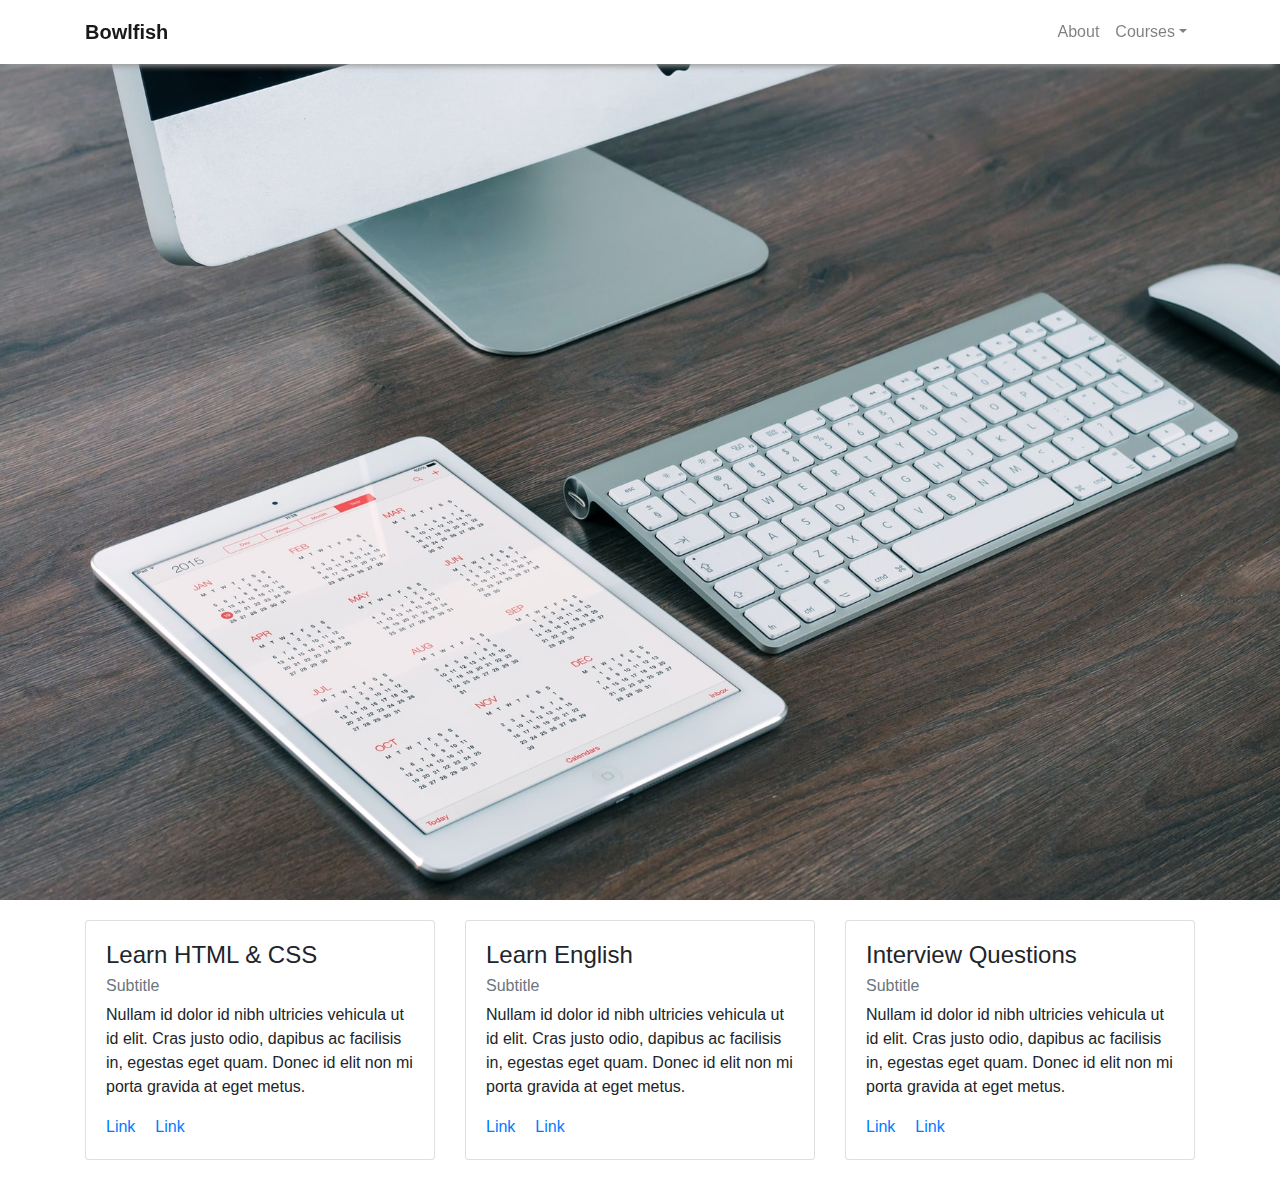
==== index.html @ 4708c225 "Added Navigation, Header image & cards" ====
<!doctype html>
<html lang="en">
  <head>
    <title>Bowlfish | Learn Easy</title>
    <!-- Required meta tags -->
    <meta charset="utf-8">
    <meta name="viewport" content="width=device-width, initial-scale=1, shrink-to-fit=no">

    <!-- Bootstrap CSS -->
    <link rel="stylesheet" href="https://stackpath.bootstrapcdn.com/bootstrap/4.3.1/css/bootstrap.min.css" integrity="sha384-ggOyR0iXCbMQv3Xipma34MD+dH/1fQ784/j6cY/iJTQUOhcWr7x9JvoRxT2MZw1T" crossorigin="anonymous">
  
    <!-- Font Awesome -->
    <link rel="stylesheet" href="https://maxcdn.bootstrapcdn.com/font-awesome/4.7.0/css/font-awesome.min.css">

    <!-- Stylesheet -->
    <link rel="stylesheet" href="css/main.css">

</head>
  <body >

    <!-- Navigation -->

    <nav class="navbar navbar-light navbar-expand-md navigation sticky fixed-top">
        <div class="container"><a class="navbar-brand font-weight-bold" href="#">Bowlfish</a><button data-toggle="collapse" class="navbar-toggler" data-target="#navcol-1"><span class="sr-only">Toggle navigation</span><span class="navbar-toggler-icon"></span></button>
            <div class="collapse navbar-collapse"
                id="navcol-1">
                <ul class="nav navbar-nav ml-auto">
                    
                    <li class="nav-item" role="presentation"><a class="nav-link" href="#">About</a></li>
                    
                    <li class="nav-item dropdown"><a class="dropdown-toggle nav-link" data-toggle="dropdown" aria-expanded="false" href="#">Courses</a>
                        <div class="dropdown-menu" role="menu"><a class="dropdown-item" role="presentation" href="#">Html & Css</a><a class="dropdown-item" role="presentation" href="#">English</a><a class="dropdown-item" role="presentation" href="#">Interview Questions</a></div>
                    </li>
                </ul>
            </div>
        </div>
    </nav>

    <!-- End Navigation -->

    <!-- Header Image -->

    <section class="hero-img">
        <div class="row">
            <div class="col">
                <img class="img-fluid width: 100%" src="img/hero.jpg" alt="">
            </div>
        </div>
    </section>

    <!-- Classes -->
    <section class="courses section-m">
        <div class="container">
            <div class="row">
                <div class="col">
                    <!-- Course 1 - HTML -->
                    <div class="card">
                        <div class="card-body">
                            <h4 class="card-title">Learn HTML & CSS</h4>
                            <h6 class="text-muted card-subtitle mb-2">Subtitle</h6>
                            <p class="card-text">Nullam id dolor id nibh ultricies vehicula ut id elit. Cras justo odio, dapibus ac facilisis in, egestas eget quam. Donec id elit non mi porta gravida at eget metus.</p><a class="card-link" href="#">Link</a><a class="card-link" href="#">Link</a></div>
                            <a class="stretched-link" href="#"></a>
                    </div>
                </div>
                    <!-- Course 2 - English -->
                <div class="col">
                    <div class="card">
                        <div class="card-body">
                            <h4 class="card-title">Learn English</h4>
                            <h6 class="text-muted card-subtitle mb-2">Subtitle</h6>
                            <p class="card-text">Nullam id dolor id nibh ultricies vehicula ut id elit. Cras justo odio, dapibus ac facilisis in, egestas eget quam. Donec id elit non mi porta gravida at eget metus.</p><a class="card-link" href="#">Link</a><a class="card-link" href="#">Link</a></div>
                    </div>
                </div>
                    <!-- Course 3 - Interview -->
                    <div class="col">
                    <div class="card">
                        <div class="card-body">
                            <h4 class="card-title">Interview Questions</h4>
                            <h6 class="text-muted card-subtitle mb-2">Subtitle</h6>
                            <p class="card-text">Nullam id dolor id nibh ultricies vehicula ut id elit. Cras justo odio, dapibus ac facilisis in, egestas eget quam. Donec id elit non mi porta gravida at eget metus.</p><a class="card-link" href="#">Link</a><a class="card-link" href="#">Link</a></div>
                    </div>
                </div>
                
                
                
            </div>
        </div>
    </section>














      
    <!-- Optional JavaScript -->
    <script src="js/app.js"></script>
    <!-- jQuery first, then Popper.js, then Bootstrap JS -->
    <script src="https://code.jquery.com/jquery-3.3.1.slim.min.js" integrity="sha384-q8i/X+965DzO0rT7abK41JStQIAqVgRVzpbzo5smXKp4YfRvH+8abtTE1Pi6jizo" crossorigin="anonymous"></script>
    <script src="https://cdnjs.cloudflare.com/ajax/libs/popper.js/1.14.7/umd/popper.min.js" integrity="sha384-UO2eT0CpHqdSJQ6hJty5KVphtPhzWj9WO1clHTMGa3JDZwrnQq4sF86dIHNDz0W1" crossorigin="anonymous"></script>
    <script src="https://stackpath.bootstrapcdn.com/bootstrap/4.3.1/js/bootstrap.min.js" integrity="sha384-JjSmVgyd0p3pXB1rRibZUAYoIIy6OrQ6VrjIEaFf/nJGzIxFDsf4x0xIM+B07jRM" crossorigin="anonymous"></script>
  </body>
</html>
---- css/main.css ----
/* Universal Margin */
.section-m {
  margin: 20px 0;
} 

/* Body */

body {
overflow-x: hidden;
}


/* Navigation */
.navigation {
    background: #fff;
    padding-top: .75rem;
    padding-bottom: .75rem;
    color: #333;
    border-radius: 0;
    box-shadow: none;
    border: none;
    margin-bottom: 0;
    transition: .5s all;
  }
  
  
  .navbar, .dropdown-menu  {
    -webkit-box-shadow: 0 8px 6px -6px #999;
    -moz-box-shadow: 0 8px 6px -6px #999;
    box-shadow: 0 8px 6px -6px #999;

    /* the rest of your styling */
}

/* Hero Image */
.img-fluid {
  width: 100%;
  height: 100vh;
}
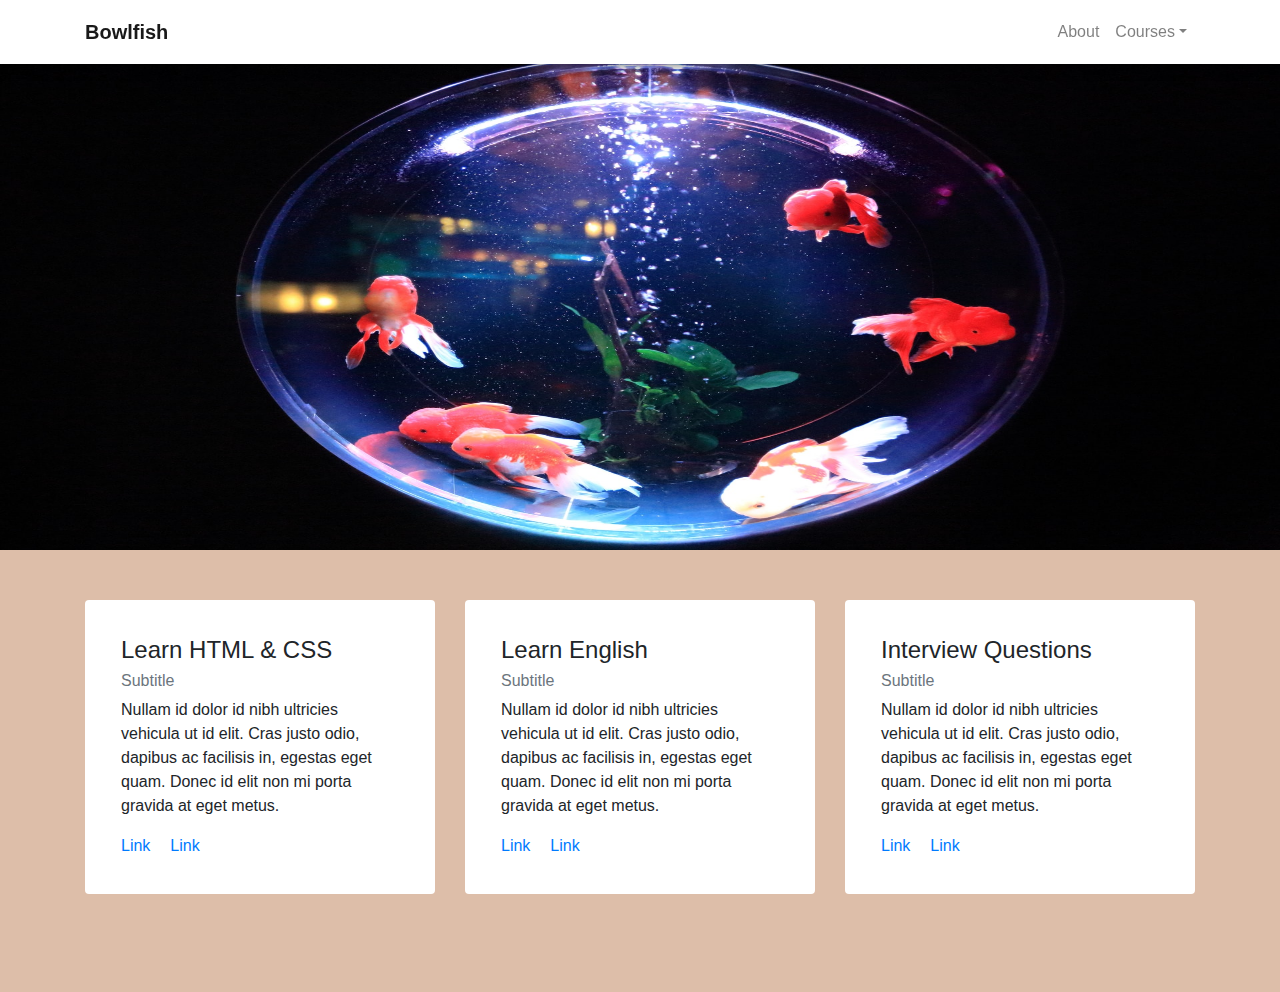
==== commit 06381d0d: "Added HTML & CSS Course page" ====
--- a/index.html
+++ b/index.html
@@ -29,7 +29,7 @@
                     <li class="nav-item" role="presentation"><a class="nav-link" href="#">About</a></li>
                     
                     <li class="nav-item dropdown"><a class="dropdown-toggle nav-link" data-toggle="dropdown" aria-expanded="false" href="#">Courses</a>
-                        <div class="dropdown-menu" role="menu"><a class="dropdown-item" role="presentation" href="#">Html & Css</a><a class="dropdown-item" role="presentation" href="#">English</a><a class="dropdown-item" role="presentation" href="#">Interview Questions</a></div>
+                        <div class="dropdown-menu" role="menu"><a class="dropdown-item" role="presentation" href="Learn_html_&_css.html">Html & Css</a><a class="dropdown-item" role="presentation" href="#">English</a><a class="dropdown-item" role="presentation" href="#">Interview Questions</a></div>
                     </li>
                 </ul>
             </div>
@@ -40,21 +40,23 @@
 
     <!-- Header Image -->
 
-    <section class="hero-img">
+    <section class="hero-img section-m ">
+        <div class="container-fluid px-0"></div>
         <div class="row">
             <div class="col">
-                <img class="img-fluid width: 100%" src="img/hero.jpg" alt="">
+                <img class="img-fluid w-100" src="img/hero.jpg" alt="">
             </div>
         </div>
+    </div>
     </section>
 
-    <!-- Classes -->
+    <!-- Courses -->
     <section class="courses section-m">
         <div class="container">
             <div class="row">
-                <div class="col">
+                <div class="col-md">
                     <!-- Course 1 - HTML -->
-                    <div class="card">
+                    <div class="card p-3 mb-5 bg-white rounded bg-custom-1">
                         <div class="card-body">
                             <h4 class="card-title">Learn HTML & CSS</h4>
                             <h6 class="text-muted card-subtitle mb-2">Subtitle</h6>
@@ -63,21 +65,23 @@
                     </div>
                 </div>
                     <!-- Course 2 - English -->
-                <div class="col">
-                    <div class="card">
+                <div class="col-md">
+                    <div class="card p-3 mb-5 bg-white rounded">
                         <div class="card-body">
                             <h4 class="card-title">Learn English</h4>
                             <h6 class="text-muted card-subtitle mb-2">Subtitle</h6>
                             <p class="card-text">Nullam id dolor id nibh ultricies vehicula ut id elit. Cras justo odio, dapibus ac facilisis in, egestas eget quam. Donec id elit non mi porta gravida at eget metus.</p><a class="card-link" href="#">Link</a><a class="card-link" href="#">Link</a></div>
+                            <a class="stretched-link" href="#"></a>
                     </div>
                 </div>
                     <!-- Course 3 - Interview -->
-                    <div class="col">
-                    <div class="card">
+                    <div class="col-md">
+                    <div class="card p-3 mb-5 bg-white rounded">
                         <div class="card-body">
                             <h4 class="card-title">Interview Questions</h4>
                             <h6 class="text-muted card-subtitle mb-2">Subtitle</h6>
                             <p class="card-text">Nullam id dolor id nibh ultricies vehicula ut id elit. Cras justo odio, dapibus ac facilisis in, egestas eget quam. Donec id elit non mi porta gravida at eget metus.</p><a class="card-link" href="#">Link</a><a class="card-link" href="#">Link</a></div>
+                            <a class="stretched-link" href="#"></a>
                     </div>
                 </div>
                 
--- a/css/main.css
+++ b/css/main.css
@@ -1,18 +1,28 @@
+/* Color */
+
+
 
 
 /* Universal Margin */
 .section-m {
-  margin: 20px 0;
+  margin: 50px 0;
 } 
 
 /* Body */
 
 body {
+background-color: #ddbea9;
+object-fit: cover;
 overflow-x: hidden;
 }
 
 
 /* Navigation */
+
+.navbar{
+  margin-bottom: 50px !important;
+}
+
 .navigation {
     background: #fff;
     padding-top: .75rem;
@@ -26,16 +36,28 @@
   }
   
   
-  .navbar, .dropdown-menu  {
-    -webkit-box-shadow: 0 8px 6px -6px #999;
-    -moz-box-shadow: 0 8px 6px -6px #999;
-    box-shadow: 0 8px 6px -6px #999;
+.navbar, .dropdown-menu  {
+  -webkit-box-shadow: 0px 0px 12px -1px rgba(0,0,0,0.75);
+  -moz-box-shadow: 0px 0px 12px -1px rgba(0,0,0,0.75);
+  box-shadow: 0px 0px 12px -1px rgba(0,0,0,0.75);
 
     /* the rest of your styling */
 }
 
 /* Hero Image */
 .img-fluid {
-  width: 100%;
-  height: 100vh;
+  width:100%;
+  height: 500px;
+}
+
+/* Card */
+.card {
+  background: #fff1e6;
+  border: none;
+}
+
+.card:hover {
+  -webkit-box-shadow: 0px 0px 12px -1px rgba(0,0,0,0.75);
+-moz-box-shadow: 0px 0px 12px -1px rgba(0,0,0,0.75);
+box-shadow: 0px 0px 12px -1px rgba(0,0,0,0.75);
 }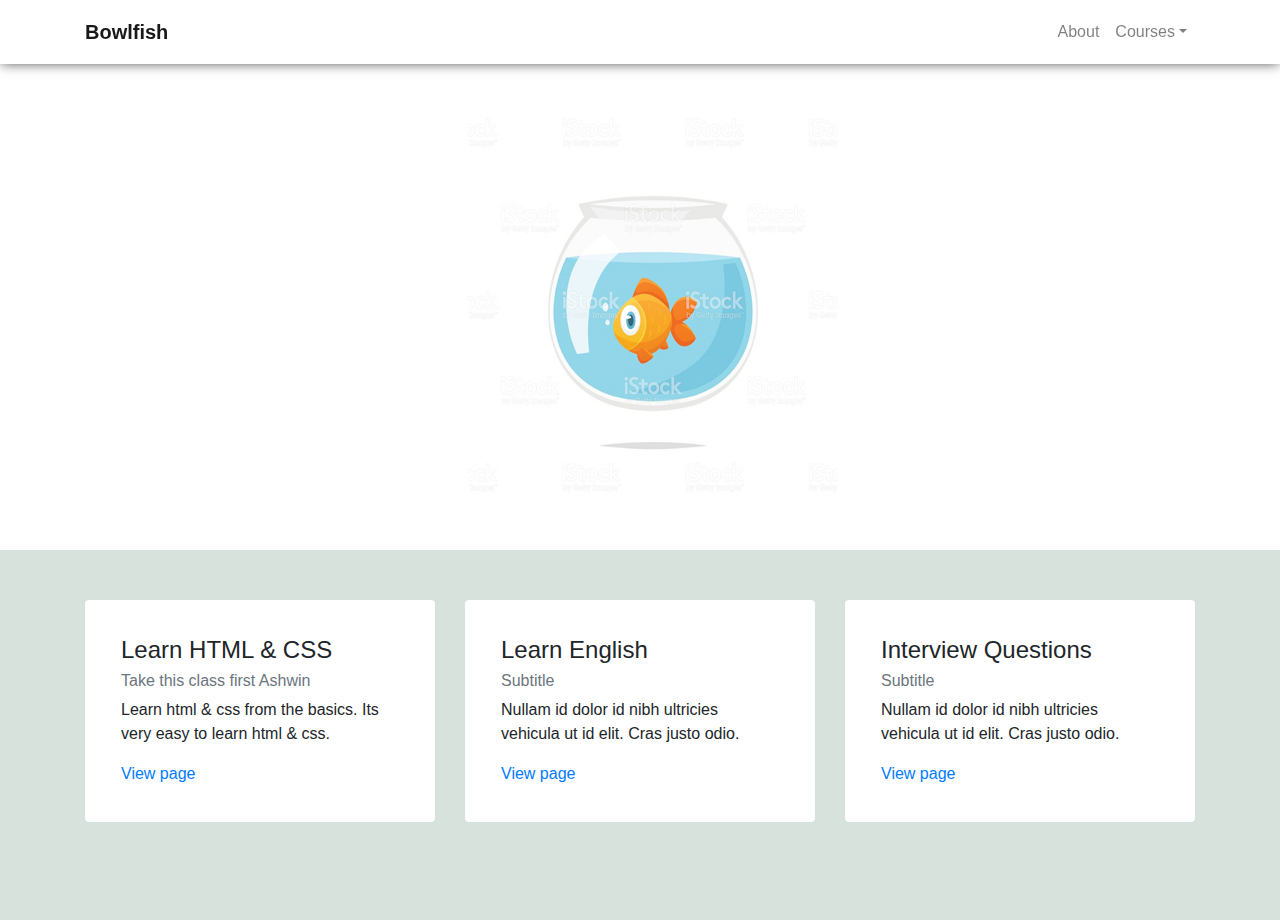
==== commit de478b85: "Added first lesson in html & css" ====
--- a/index.html
+++ b/index.html
@@ -59,9 +59,9 @@
                     <div class="card p-3 mb-5 bg-white rounded bg-custom-1">
                         <div class="card-body">
                             <h4 class="card-title">Learn HTML & CSS</h4>
-                            <h6 class="text-muted card-subtitle mb-2">Subtitle</h6>
-                            <p class="card-text">Nullam id dolor id nibh ultricies vehicula ut id elit. Cras justo odio, dapibus ac facilisis in, egestas eget quam. Donec id elit non mi porta gravida at eget metus.</p><a class="card-link" href="#">Link</a><a class="card-link" href="#">Link</a></div>
-                            <a class="stretched-link" href="#"></a>
+                            <h6 class="text-muted card-subtitle mb-2">Take this class first Ashwin</h6>
+                            <p class="card-text">Learn html & css from the basics. Its very easy to learn html & css.</p><a class="card-link" href="Learn_html_&_css.html">View page</a></div>
+                            <a class="stretched-link" href="Learn_html_&_css.html"></a>
                     </div>
                 </div>
                     <!-- Course 2 - English -->
@@ -70,7 +70,7 @@
                         <div class="card-body">
                             <h4 class="card-title">Learn English</h4>
                             <h6 class="text-muted card-subtitle mb-2">Subtitle</h6>
-                            <p class="card-text">Nullam id dolor id nibh ultricies vehicula ut id elit. Cras justo odio, dapibus ac facilisis in, egestas eget quam. Donec id elit non mi porta gravida at eget metus.</p><a class="card-link" href="#">Link</a><a class="card-link" href="#">Link</a></div>
+                            <p class="card-text">Nullam id dolor id nibh ultricies vehicula ut id elit. Cras justo odio.</p><a class="card-link" href="le">View page</a></div>
                             <a class="stretched-link" href="#"></a>
                     </div>
                 </div>
@@ -80,7 +80,7 @@
                         <div class="card-body">
                             <h4 class="card-title">Interview Questions</h4>
                             <h6 class="text-muted card-subtitle mb-2">Subtitle</h6>
-                            <p class="card-text">Nullam id dolor id nibh ultricies vehicula ut id elit. Cras justo odio, dapibus ac facilisis in, egestas eget quam. Donec id elit non mi porta gravida at eget metus.</p><a class="card-link" href="#">Link</a><a class="card-link" href="#">Link</a></div>
+                            <p class="card-text">Nullam id dolor id nibh ultricies vehicula ut id elit. Cras justo odio.</p><a class="card-link" href="#">View page</a></div>
                             <a class="stretched-link" href="#"></a>
                     </div>
                 </div>
--- a/css/main.css
+++ b/css/main.css
@@ -11,7 +11,7 @@
 /* Body */
 
 body {
-background-color: #ddbea9;
+background-color: #d8e2dc;
 object-fit: cover;
 overflow-x: hidden;
 }
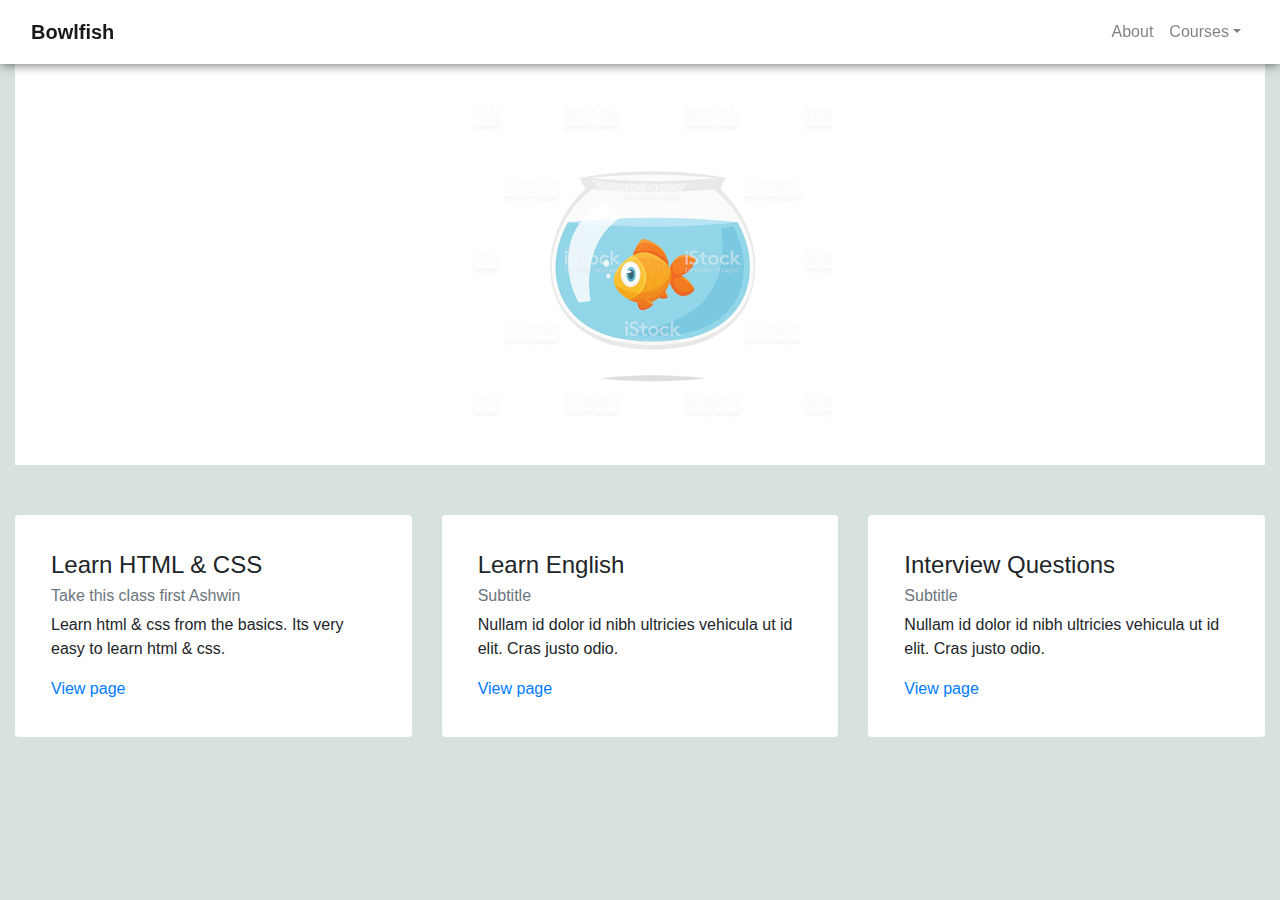
==== commit 81f2a3a8: "Issued the horizontal scrolling issue" ====
--- a/index.html
+++ b/index.html
@@ -41,10 +41,10 @@
     <!-- Header Image -->
 
     <section class="hero-img section-m ">
-        <div class="container-fluid px-0"></div>
+        <div class="container">
         <div class="row">
             <div class="col">
-                <img class="img-fluid w-100" src="img/hero.jpg" alt="">
+                <img class="img-fluid" src="img/hero.jpg">
             </div>
         </div>
     </div>
--- a/css/main.css
+++ b/css/main.css
@@ -12,8 +12,14 @@
 
 body {
 background-color: #d8e2dc;
-object-fit: cover;
-overflow-x: hidden;
+}
+
+body {
+  overflow-x: hidden !important;
+}
+.container {
+  max-width: 100% !important;
+  overflow-x: hidden !important;
 }
 
 
@@ -44,12 +50,6 @@
     /* the rest of your styling */
 }
 
-/* Hero Image */
-.img-fluid {
-  width:100%;
-  height: 500px;
-}
-
 /* Card */
 .card {
   background: #fff1e6;
